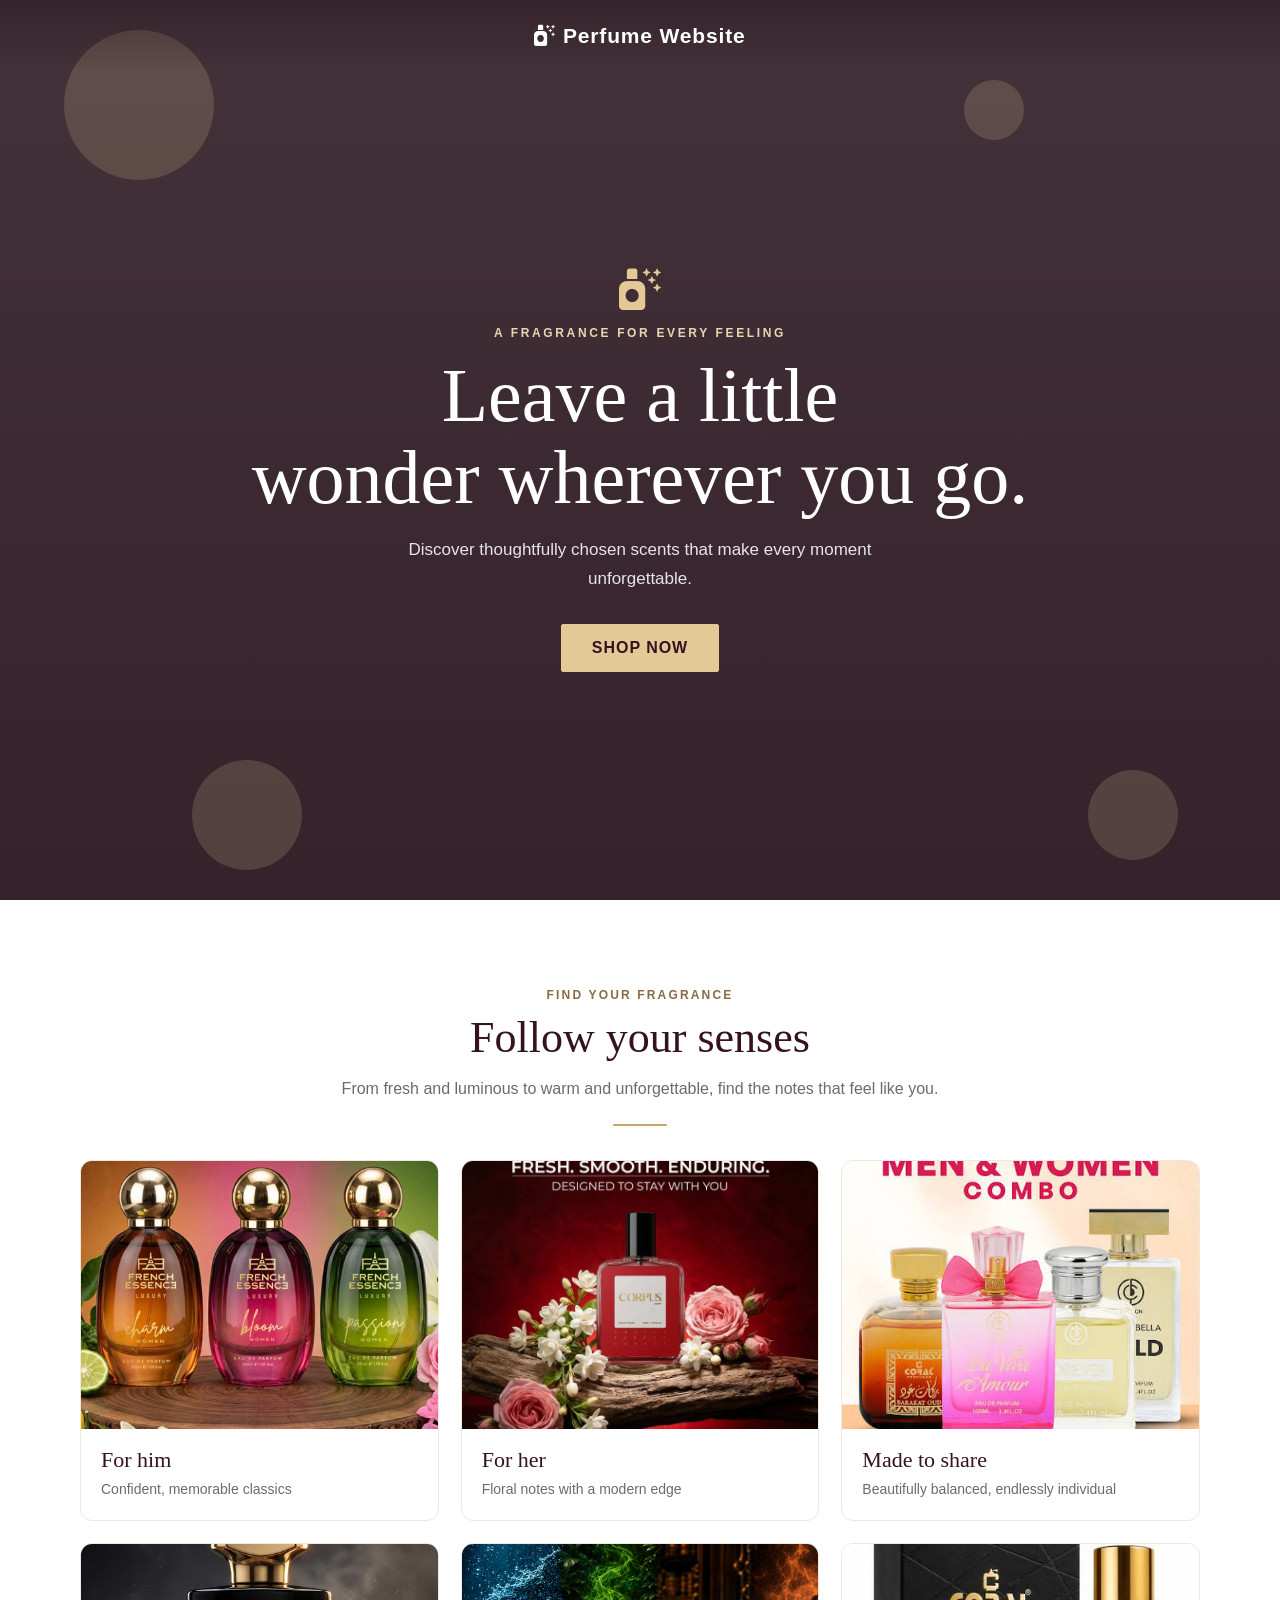
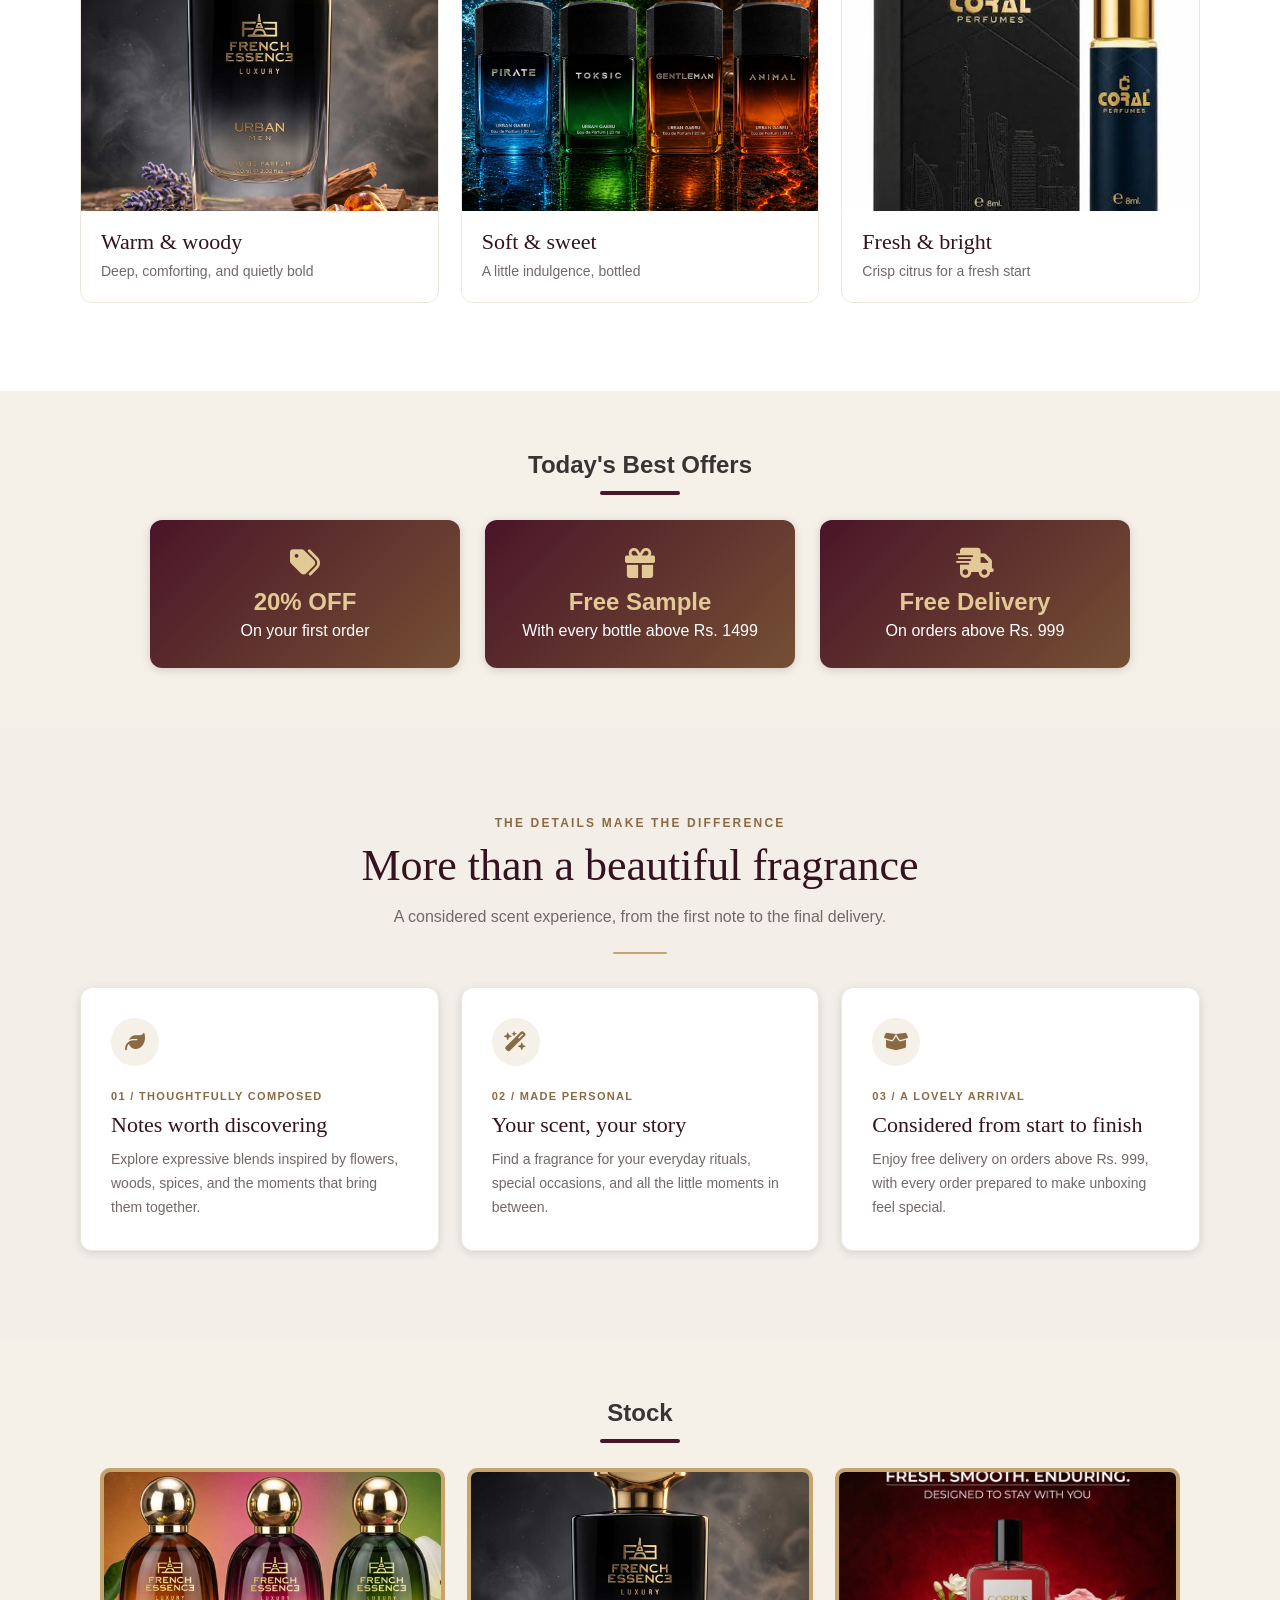
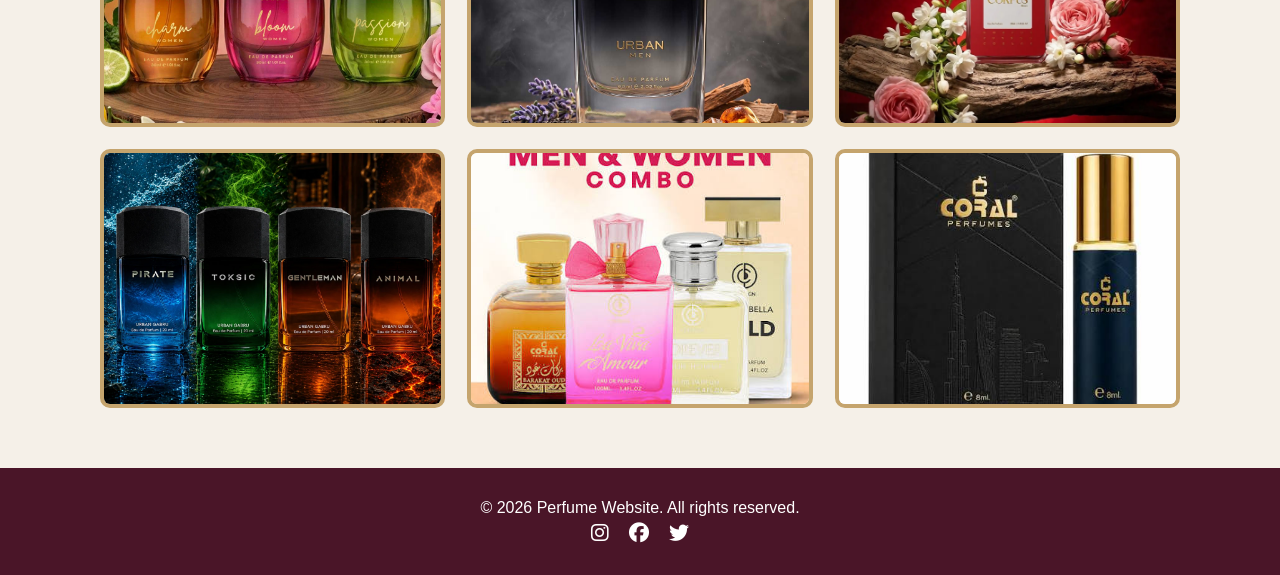
==== index.html @ ec06320f "first commit" ====
<!DOCTYPE html>
<html lang="en">
<head>
  <meta charset="UTF-8">
  <meta name="viewport" content="width=device-width, initial-scale=1.0">
  <title>Perfume Website - Home</title>
  <link rel="stylesheet" href="https://cdnjs.cloudflare.com/ajax/libs/font-awesome/6.4.0/css/all.min.css">
  <link rel="stylesheet" href="style.css">
</head>
<body class="home-page">

  <header>
    <h1><i class="fa-solid fa-spray-can-sparkles"></i> Perfume Website</h1>
  </header>

  <div class="hero">
    <video class="hero-video" autoplay muted loop playsinline poster="images/ImgBG1.jpg">
      <source src="videos/intro.mp4" type="video/mp4">
    </video>
    <div class="circle circle1"></div>
    <div class="circle circle2"></div>
    <div class="circle circle3"></div>
    <div class="circle circle4"></div>

    <div class="hero-content">
      <i class="fa-solid fa-spray-can-sparkles"></i>
      <p class="hero-eyebrow">A fragrance for every feeling</p>
      <h2>Leave a little<br> wonder wherever you go.</h2>
      <p>Discover thoughtfully chosen scents that make every moment unforgettable.</p>
      <a href="products.html" class="btn">Shop Now</a>
    </div>
  </div>

  <div class="section categories-section">
    <p class="section-eyebrow">Find your fragrance</p>
    <h2>Follow your senses</h2>
    <p class="section-intro">From fresh and luminous to warm and unforgettable, find the notes that feel like you.</p>
    <div class="divider"></div>
    <div class="categories">
      <a href="products.html" class="category-card">
        <div class="category-img"><img src="images/img1.jpg" alt="Men perfumes"></div>
        <div class="category-copy"><h3>For him</h3><p>Confident, memorable classics</p></div>
      </a>
      <a href="products.html" class="category-card">
        <div class="category-img"><img src="images/img3.webp" alt="Women perfumes"></div>
        <div class="category-copy"><h3>For her</h3><p>Floral notes with a modern edge</p></div>
      </a>
      <a href="products.html" class="category-card">
        <div class="category-img"><img src="images/img5.jfif" alt="Unisex perfumes"></div>
        <div class="category-copy"><h3>Made to share</h3><p>Beautifully balanced, endlessly individual</p></div>
      </a>
      <a href="products.html" class="category-card">
        <div class="category-img"><img src="images/img2.jpg" alt="Woody perfumes"></div>
        <div class="category-copy"><h3>Warm & woody</h3><p>Deep, comforting, and quietly bold</p></div>
      </a>
      <a href="products.html" class="category-card">
        <div class="category-img"><img src="images/img4.webp" alt="Sweet perfumes"></div>
        <div class="category-copy"><h3>Soft & sweet</h3><p>A little indulgence, bottled</p></div>
      </a>
      <a href="products.html" class="category-card">
        <div class="category-img"><img src="images/img6.jfif" alt="Citrus perfumes"></div>
        <div class="category-copy"><h3>Fresh & bright</h3><p>Crisp citrus for a fresh start</p></div>
      </a>
    </div>
  </div>

  <div class="section offers-section">
    <h2>Today's Best Offers</h2>
    <div class="divider"></div>
    <div class="offers">
      <div class="offer-card">
        <i class="fa-solid fa-tags"></i>
        <h3>20% OFF</h3>
        <p>On your first order</p>
      </div>
      <div class="offer-card">
        <i class="fa-solid fa-gift"></i>
        <h3>Free Sample</h3>
        <p>With every bottle above Rs. 1499</p>
      </div>
      <div class="offer-card">
        <i class="fa-solid fa-truck-fast"></i>
        <h3>Free Delivery</h3>
        <p>On orders above Rs. 999</p>
      </div>
    </div>
  </div>

  <div class="section why-us-section">
    <p class="section-eyebrow">The details make the difference</p>
    <h2>More than a beautiful fragrance</h2>
    <p class="section-intro">A considered scent experience, from the first note to the final delivery.</p>
    <div class="divider"></div>
    <div class="features">
      <div class="feature-box">
        <i class="fa-solid fa-leaf"></i>
        <p class="feature-label">01 / Thoughtfully composed</p>
        <h3>Notes worth discovering</h3>
        <p>Explore expressive blends inspired by flowers, woods, spices, and the moments that bring them together.</p>
      </div>
      <div class="feature-box">
        <i class="fa-solid fa-wand-magic-sparkles"></i>
        <p class="feature-label">02 / Made personal</p>
        <h3>Your scent, your story</h3>
        <p>Find a fragrance for your everyday rituals, special occasions, and all the little moments in between.</p>
      </div>
      <div class="feature-box">
        <i class="fa-solid fa-box-open"></i>
        <p class="feature-label">03 / A lovely arrival</p>
        <h3>Considered from start to finish</h3>
        <p>Enjoy free delivery on orders above Rs. 999, with every order prepared to make unboxing feel special.</p>
      </div>
    </div>
  </div>

  <div class="section gallery-section">
    <h2>Stock</h2>
    <div class="divider"></div>
    <div class="gallery">
      <div class="gallery-item placeholder"><img src="images/img1.jpg" alt="Image 1"></div>
      <div class="gallery-item placeholder"><img src="images/img2.jpg" alt="Image 2"></div>
      <div class="gallery-item placeholder"><img src="images/img3.webp" alt="Image 3"></div>
      <div class="gallery-item placeholder"><img src="images/img4.webp" alt="Image 4"></div>
      <div class="gallery-item placeholder"><img src="images/img5.jfif" alt="Image 5"></div>
      <div class="gallery-item placeholder"><img src="images/img6.jfif" alt="Image 6"></div>
    </div>
  </div>

  <footer>
    <p>&copy; 2026 Perfume Website. All rights reserved.</p>
    <p>
      <i class="fa-brands fa-instagram"></i>
      <i class="fa-brands fa-facebook"></i>
      <i class="fa-brands fa-twitter"></i>
    </p>
  </footer>

</body>
</html>
---- style.css ----
* {
  box-sizing: border-box;
  margin: 0;
  padding: 0;
}

body {
  min-height: 100vh;
  display: flex;
  flex-direction: column;
  background-color: #f5f0e8;
  color: #393333;
  font-family: Arial, sans-serif;
}

header {
  position: sticky;
  top: 0;
  z-index: 10;
  width: 100%;
  padding: 15px 30px;
  display: flex;
  align-items: center;
  justify-content: space-between;
  background-color: #4a1528;
}

header h1 {
  color: #e2c995;
  font-size: 24px;
}

nav {
  display: flex;
  flex-wrap: wrap;
  gap: 12px 20px;
}

nav a {
  color: #ffffff;
  text-decoration: none;
}

nav a:hover {
  color: #e2c995;
}

.hero {
  min-height: 100vh;
  padding: 120px 20px;
  position: relative;
  overflow: hidden;
  background: linear-gradient(rgba(40, 20, 30, 0.65), rgba(40, 20, 30, 0.75)),
    url("images/ImgBG1.jpg") center / cover no-repeat;
  color: #ffffff;
  text-align: center;
}

.hero > i {
  color: #e2c995;
  font-size: 70px;
  animation: hero-icon-entrance 700ms ease-out both, hero-icon-float 4s ease-in-out 700ms infinite;
}

.hero h2 {
  margin: 20px 0;
  font-size: 42px;
}

.hero p {
  margin-bottom: 28px;
  font-size: 18px;
}

.circle {
  position: absolute;
  border-radius: 50%;
  background-color: rgba(226, 201, 149, 0.18);
}

.circle1 {
  top: 30px;
  left: 5%;
  width: 150px;
  height: 150px;
  animation: circle-float 7s ease-in-out infinite;
}

.circle2 {
  right: 8%;
  bottom: 40px;
  width: 90px;
  height: 90px;
  animation: circle-float 6s ease-in-out -2s infinite;
}

.circle3 {
  top: 80px;
  right: 20%;
  width: 60px;
  height: 60px;
  animation: circle-float 5s ease-in-out -1s infinite;
}

.circle4 {
  bottom: 30px;
  left: 15%;
  width: 110px;
  height: 110px;
  animation: circle-float 8s ease-in-out -3s infinite;
}

@keyframes hero-icon-entrance {
  from {
    opacity: 0;
  }

  to {
    opacity: 1;
  }
}

@keyframes hero-icon-float {
  0%, 100% {
    transform: translateY(0);
  }

  50% {
    transform: translateY(-8px);
  }
}

@keyframes circle-float {
  0%, 100% {
    transform: translateY(0);
  }

  50% {
    transform: translateY(-16px);
  }
}

.btn, .card button, .contact-form button {
  display: inline-block;
  padding: 10px 20px;
  border: 0;
  border-radius: 5px;
  background-color: #4a1528;
  color: #ffffff;
  font-weight: bold;
  text-decoration: none;
  cursor: pointer;
  transition: background-color 180ms ease, transform 180ms ease;
}

.btn:hover, .card button:hover, .contact-form button:hover {
  background-color: #755034;
  transform: translateY(-2px);
}

.section, .filter-area {
  padding: 60px 25px;
  text-align: center;
}

.section h2, .filter-area h2, .contact-wrap h2, .contact-map h2 {
  margin-bottom: 12px;
}

.divider {
  width: 80px;
  height: 4px;
  margin: 10px auto 25px;
  border-radius: 2px;
  background-color: #4a1528;
}

.features {
  display: flex;
  justify-content: center;
  flex-wrap: wrap;
  gap: 25px;
}

.feature-box, .about-box, .owner-card, .card, .contact-info, .contact-form, .contact-map {
  border-radius: 8px;
  background-color: #ffffff;
  box-shadow: 0 2px 10px rgba(0, 0, 0, 0.12);
}

.feature-box {
  width: 330px;
  min-height: 220px;
  padding: 30px 22px;
  border-top: 5px solid #4a1528;
  transition: transform 220ms ease, box-shadow 220ms ease;
}

.feature-box:hover, .owner-card:hover, .card:hover {
  transform: translateY(-5px);
  box-shadow: 0 8px 20px rgba(0, 0, 0, 0.16);
}

.feature-box > i {
  margin-bottom: 12px;
  color: #c5a46d;
  font-size: 32px;
}

.feature-box h2 {
  font-size: 22px;
}

.gallery {
  max-width: 1080px;
  margin: 0 auto;
  display: grid;
  grid-template-columns: repeat(3, 1fr);
  gap: 22px;
}

.gallery-item {
  aspect-ratio: 4 / 3;
  overflow: hidden;
  border: 4px solid #c5a46d;
  border-radius: 10px;
}

.gallery-item img {
  display: block;
  width: 100%;
  height: 100%;
  object-fit: cover;
  transition: transform 300ms ease;
}

.gallery-item:hover img {
  transform: scale(1.06);
}

.about-box {
  position: relative;
  width: 80%;
  max-width: 1100px;
  margin: 45px auto;
  padding: 45px 30px;
  overflow: hidden;
  text-align: center;
}

.about-box h2, .about-box p, .about-box h3, .about-box .owner-profiles, .about-box .pulse-row, .about-box > i {
  position: relative;
  z-index: 1;
}

.about-box > i {
  color: #4a1528;
  font-size: 55px;
}

.float-icon {
  animation: icon-float 3s ease-in-out infinite;
}

@keyframes icon-float {
  0%, 100% {
    transform: translateY(0);
  }

  50% {
    transform: translateY(-10px);
  }
}

.fade-text {
  animation: fade-up 700ms ease-out both;
}

@keyframes fade-up {
  from {
    opacity: 0;
    transform: translateY(16px);
  }

  to {
    opacity: 1;
    transform: translateY(0);
  }
}

.about-box p {
  margin: 12px 0;
  line-height: 1.7;
}

.about-box h3 {
  margin: 25px 0 18px;
  color: #4a1528;
}

.owner-profiles {
  max-width: 850px;
  margin: 0 auto;
  display: grid;
  grid-template-columns: repeat(2, 1fr);
  gap: 20px;
}

.owner-card {
  padding: 16px;
  transition: transform 220ms ease, box-shadow 220ms ease;
}

.owner-photo {
  height: 220px;
  margin-bottom: 12px;
  overflow: hidden;
  border-radius: 6px;
  background-color: #f5f0e8;
}

.owner-photo img {
  width: 100%;
  height: 100%;
  object-fit: cover;
}

.owner-photo-placeholder {
  height: 100%;
  display: flex;
  align-items: center;
  justify-content: center;
  gap: 8px;
  color: #4a1528;
}

.owner-photo-placeholder[hidden] {
  display: none;
}

.pulse-row {
  margin-top: 25px;
  display: flex;
  justify-content: center;
  gap: 35px;
  color: #4a1528;
  font-size: 32px;
}

.pulse-row i {
  animation: icon-pulse 1.8s ease-in-out infinite;
}

.pulse-row i:nth-child(2) {
  animation-delay: 300ms;
}

.pulse-row i:nth-child(3) {
  animation-delay: 600ms;
}

@keyframes icon-pulse {
  0%, 100% {
    transform: scale(1);
  }

  50% {
    transform: scale(1.2);
  }
}

.filter-area input {
  display: none;
}

.filter-area label {
  display: inline-block;
  margin: 5px;
  padding: 8px 18px;
  border: 1px solid #c5a46d;
  border-radius: 20px;
  background-color: #ffffff;
  cursor: pointer;
}

.filter-area label:hover, #all:checked ~ .buttons label[for="all"], #men:checked ~ .buttons label[for="men"], #women:checked ~ .buttons label[for="women"], #unisex:checked ~ .buttons label[for="unisex"] {
  background-color: #4a1528;
  color: #ffffff;
}

.products {
  max-width: 1120px;
  margin: 25px auto 0;
  display: grid;
  grid-template-columns: repeat(4, minmax(0, 1fr));
  gap: 25px;
}

.card {
  min-height: 280px;
  padding: 14px;
  border-bottom: 5px solid #4a1528;
  transition: transform 220ms ease, box-shadow 220ms ease;
}

#men:checked ~ .products .card:not(.men), #women:checked ~ .products .card:not(.women), #unisex:checked ~ .products .card:not(.unisex) {
  display: none;
}

.product-image {
  display: block;
  width: 100%;
  height: 125px;
  margin-bottom: 12px;
  border-radius: 5px;
  object-fit: cover;
}

.card h3 {
  margin-bottom: 6px;
}

.card .type {
  margin-bottom: 8px;
  color: #786563;
  font-size: 13px;
}

.card .price {
  margin-bottom: 10px;
  font-weight: bold;
}

.contact-wrap {
  width: 100%;
  max-width: 900px;
  margin: 45px auto;
  padding: 0 20px;
  display: flex;
  justify-content: center;
  flex-wrap: wrap;
  gap: 25px;
}

.contact-info, .contact-form {
  width: 400px;
  min-height: 350px;
  padding: 30px;
  border-left: 5px solid #4a1528;
}

.contact-info p {
  margin-bottom: 14px;
}

.contact-info i {
  margin-right: 8px;
  color: #4a1528;
}

.contact-form input, .contact-form textarea {
  width: 100%;
  margin-bottom: 12px;
  padding: 10px;
  border: 1px solid #c5a46d;
  border-radius: 5px;
  font: inherit;
}

.contact-map {
  width: 100%;
  padding: 25px;
  border-left: 5px solid #4a1528;
}

.contact-map iframe {
  width: 100%;
  height: 350px;
  border: 0;
  border-radius: 5px;
}

footer {
  margin-top: auto;
  padding: 25px 20px;
  background-color: #4a1528;
  color: #ffffff;
  text-align: center;
}

footer p {
  margin: 6px 0;
}

footer i {
  margin: 0 8px;
  font-size: 20px;
}

.hero {
  min-height: 100vh;
  padding: 70px 20px;
  display: flex;
  align-items: center;
  justify-content: center;
}

.hero-video {
  position: absolute;
  top: 0;
  left: 0;
  width: 100%;
  height: 100%;
  object-fit: cover;
  z-index: 0;
}

.hero::before {
  content: "";
  position: absolute;
  inset: 0;
  background: linear-gradient(rgba(40, 20, 30, 0.6), rgba(40, 20, 30, 0.75));
  z-index: 1;
}

.hero .circle {
  z-index: 1;
}

.hero-content {
  position: relative;
  z-index: 2;
  width: 100%;
  max-width: 760px;
}

.hero-content > i {
  color: #e2c995;
  font-size: 56px;
  animation: hero-icon-entrance 700ms ease-out both, hero-icon-float 4s ease-in-out 700ms infinite;
}

.hero-content h2 {
  margin: 15px 0 10px;
  font-size: 40px;
}

.hero-content p {
  margin-bottom: 25px;
  font-size: 18px;
}

.categories-section {
  background-color: #ffffff;
}

.categories {
  max-width: 1080px;
  margin: 0 auto;
  display: grid;
  grid-template-columns: repeat(6, 1fr);
  gap: 20px;
}

.category-card {
  color: #393333;
  text-decoration: none;
}

.category-img {
  width: 100%;
  aspect-ratio: 1 / 1;
  overflow: hidden;
  border: 3px solid #e2c995;
  border-radius: 50%;
}

.category-img img {
  display: block;
  width: 100%;
  height: 100%;
  object-fit: cover;
  transition: transform 300ms ease;
}

.category-card:hover img {
  transform: scale(1.12);
}

.category-card h3 {
  margin-top: 12px;
  font-size: 16px;
}

.category-card:hover h3 {
  color: #4a1528;
}

.offers {
  max-width: 1000px;
  margin: 0 auto;
  display: flex;
  justify-content: center;
  flex-wrap: wrap;
  gap: 25px;
}

.offer-card {
  flex: 1 1 260px;
  max-width: 310px;
  padding: 28px 20px;
  border-radius: 12px;
  background: linear-gradient(135deg, #4a1528, #755034);
  color: #ffffff;
  box-shadow: 0 2px 10px rgba(0, 0, 0, 0.15);
  transition: transform 220ms ease;
}

.offer-card:hover {
  transform: translateY(-5px);
}

.offer-card i {
  margin-bottom: 10px;
  color: #e2c995;
  font-size: 30px;
}

.offer-card h3 {
  margin-bottom: 6px;
  color: #e2c995;
  font-size: 24px;
}

@media (prefers-reduced-motion: reduce) {
  *, *::before, *::after {
    animation-duration: 0.01ms !important;
    animation-iteration-count: 1 !important;
    scroll-behavior: auto !important;
    transition-duration: 0.01ms !important;
  }
}

@media (max-width: 800px) {
  header {
    padding: 12px 18px;
    gap: 10px;
    flex-wrap: wrap;
  }

  .products {
    grid-template-columns: repeat(2, minmax(0, 1fr));
  }

  .gallery {
    grid-template-columns: repeat(2, 1fr);
  }
}

@media (max-width: 500px) {
  header h1 {
    font-size: 20px;
  }

  nav {
    gap: 8px 14px;
  }

  nav a {
    font-size: 14px;
  }

  .hero {
    min-height: 100vh;
    padding: 100px 18px;
  }

  .hero h2 {
    font-size: 32px;
  }

  .gallery, .products, .owner-profiles {
    grid-template-columns: 1fr;
  }

  .about-box {
    width: calc(100% - 30px);
    padding: 30px 18px;
  }

  .contact-info, .contact-form {
    width: 100%;
  }
}

@media (max-width: 800px) {
  .categories {
    grid-template-columns: repeat(3, 1fr);
  }

  .hero-content h2 {
    font-size: 34px;
  }
}

@media (max-width: 600px) {
  .hero {
    min-height: 100vh;
    padding: 60px 15px;
  }

  .hero-content h2 {
    font-size: 28px;
  }

  .hero-content p {
    font-size: 16px;
  }

  .categories {
    grid-template-columns: repeat(2, 1fr);
  }
}

.home-page header {
  position: absolute;
  top: 0;
  left: 0;
  justify-content: center;
  padding: 24px;
  background: linear-gradient(rgba(28, 15, 20, 0.42), transparent);
}

.home-page header h1 {
  color: #ffffff;
  font-size: 21px;
  letter-spacing: 0.04em;
}

.home-page .hero {
  min-height: 100vh;
  padding: 110px 20px 70px;
}

.home-page .hero-content {
  max-width: 820px;
}

.home-page .hero-content > i {
  margin-bottom: 16px;
  color: #e2c995;
  font-size: 42px;
}

.home-page .hero-content .hero-eyebrow {
  margin-bottom: 14px;
  color: #e8d6b2;
  font-size: 12px;
  font-weight: 700;
  letter-spacing: 0.22em;
  text-transform: uppercase;
}

.home-page .hero-content h2 {
  margin: 0 auto 18px;
  font-family: Georgia, "Times New Roman", serif;
  font-size: clamp(42px, 6vw, 76px);
  font-weight: 400;
  line-height: 1.08;
  text-wrap: balance;
}

.home-page .hero-content > p:not(.hero-eyebrow) {
  max-width: 520px;
  margin: 0 auto 30px;
  color: rgba(255, 255, 255, 0.88);
  font-size: 17px;
  line-height: 1.7;
}

.home-page .hero-content .btn {
  padding: 14px 30px;
  border: 1px solid #e2c995;
  border-radius: 2px;
  background-color: #e2c995;
  color: #35121f;
  letter-spacing: 0.06em;
  text-transform: uppercase;
}

.home-page .hero-content .btn:hover {
  border-color: #ffffff;
  background-color: #ffffff;
}

.home-page .categories-section, .home-page .why-us-section {
  padding: 88px 25px;
}

.home-page .section-eyebrow {
  margin-bottom: 10px;
  color: #8b6b43;
  font-size: 12px;
  font-weight: 700;
  letter-spacing: 0.18em;
  text-transform: uppercase;
}

.home-page .categories-section > h2, .home-page .why-us-section > h2 {
  color: #35121f;
  font-family: Georgia, "Times New Roman", serif;
  font-size: clamp(30px, 4vw, 44px);
  font-weight: 400;
}

.home-page .section-intro {
  max-width: 610px;
  margin: 0 auto;
  color: #726967;
  line-height: 1.7;
}

.home-page .categories-section .divider, .home-page .why-us-section .divider {
  width: 54px;
  height: 2px;
  margin: 22px auto 34px;
  background-color: #c5a46d;
}

.home-page .categories {
  max-width: 1120px;
  grid-template-columns: repeat(3, minmax(0, 1fr));
  gap: 22px;
}

.home-page .category-card {
  overflow: hidden;
  border: 1px solid #eee8df;
  border-radius: 12px;
  background-color: #ffffff;
  text-align: left;
  transition: transform 220ms ease, box-shadow 220ms ease;
}

.home-page .category-card:hover {
  transform: translateY(-5px);
  box-shadow: 0 14px 30px rgba(53, 18, 31, 0.12);
}

.home-page .category-img {
  width: 100%;
  aspect-ratio: 4 / 3;
  border: 0;
  border-radius: 0;
}

.home-page .category-copy {
  padding: 18px 20px 20px;
}

.home-page .category-copy h3 {
  margin: 0 0 6px;
  color: #35121f;
  font-family: Georgia, "Times New Roman", serif;
  font-size: 22px;
  font-weight: 400;
}

.home-page .category-copy p {
  color: #726967;
  font-size: 14px;
  line-height: 1.5;
}

.home-page .why-us-section {
  background-color: #f3eee7;
}

.home-page .features {
  max-width: 1120px;
  margin: 0 auto;
  display: grid;
  grid-template-columns: repeat(3, minmax(0, 1fr));
  gap: 22px;
}

.home-page .feature-box {
  width: auto;
  min-height: 260px;
  padding: 30px;
  border: 1px solid #eee8df;
  border-top: 0;
  border-radius: 12px;
  text-align: left;
  transition: transform 220ms ease, box-shadow 220ms ease;
}

.home-page .feature-box:hover {
  transform: translateY(-5px);
  box-shadow: 0 14px 30px rgba(53, 18, 31, 0.1);
}

.home-page .feature-box > i {
  width: 48px;
  height: 48px;
  margin-bottom: 24px;
  display: grid;
  place-items: center;
  border-radius: 50%;
  background-color: #f5f0e8;
  color: #8b6b43;
  font-size: 20px;
}

.home-page .feature-box .feature-label {
  margin-bottom: 10px;
  color: #8b6b43;
  font-size: 11px;
  font-weight: 700;
  letter-spacing: 0.12em;
  text-transform: uppercase;
}

.home-page .feature-box h3 {
  margin-bottom: 10px;
  color: #35121f;
  font-family: Georgia, "Times New Roman", serif;
  font-size: 22px;
  font-weight: 400;
}

.home-page .feature-box > p:last-child {
  color: #726967;
  font-size: 14px;
  line-height: 1.7;
}

@media (max-width: 800px) {
  .home-page .categories, .home-page .features {
    grid-template-columns: repeat(2, minmax(0, 1fr));
  }
}

@media (max-width: 600px) {
  .home-page header {
    padding: 20px 16px;
  }

  .home-page .hero {
    padding: 100px 20px 60px;
  }

  .home-page .hero-content h2 {
    font-size: clamp(40px, 11vw, 56px);
  }

  .home-page .categories-section, .home-page .why-us-section {
    padding: 64px 18px;
  }

  .home-page .categories, .home-page .features {
    grid-template-columns: 1fr;
  }

  .home-page .feature-box {
    min-height: auto;
  }
}
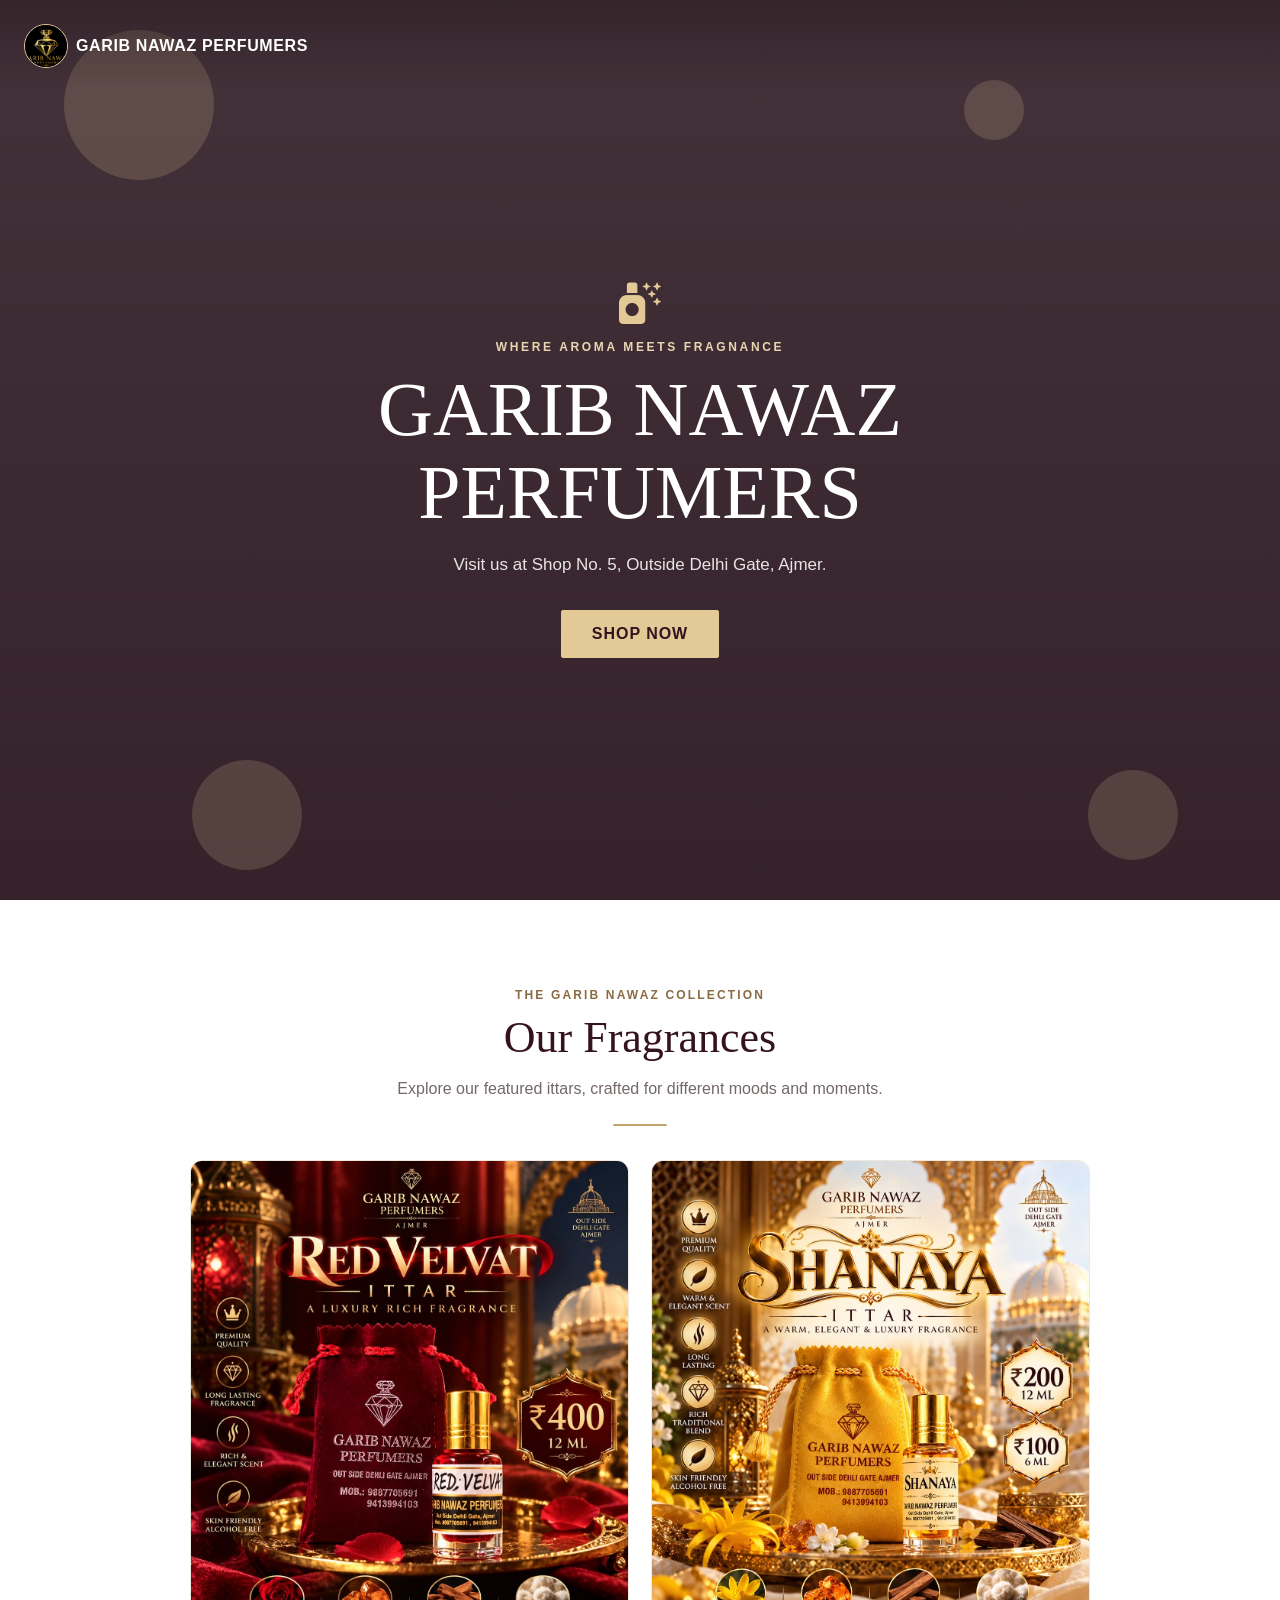
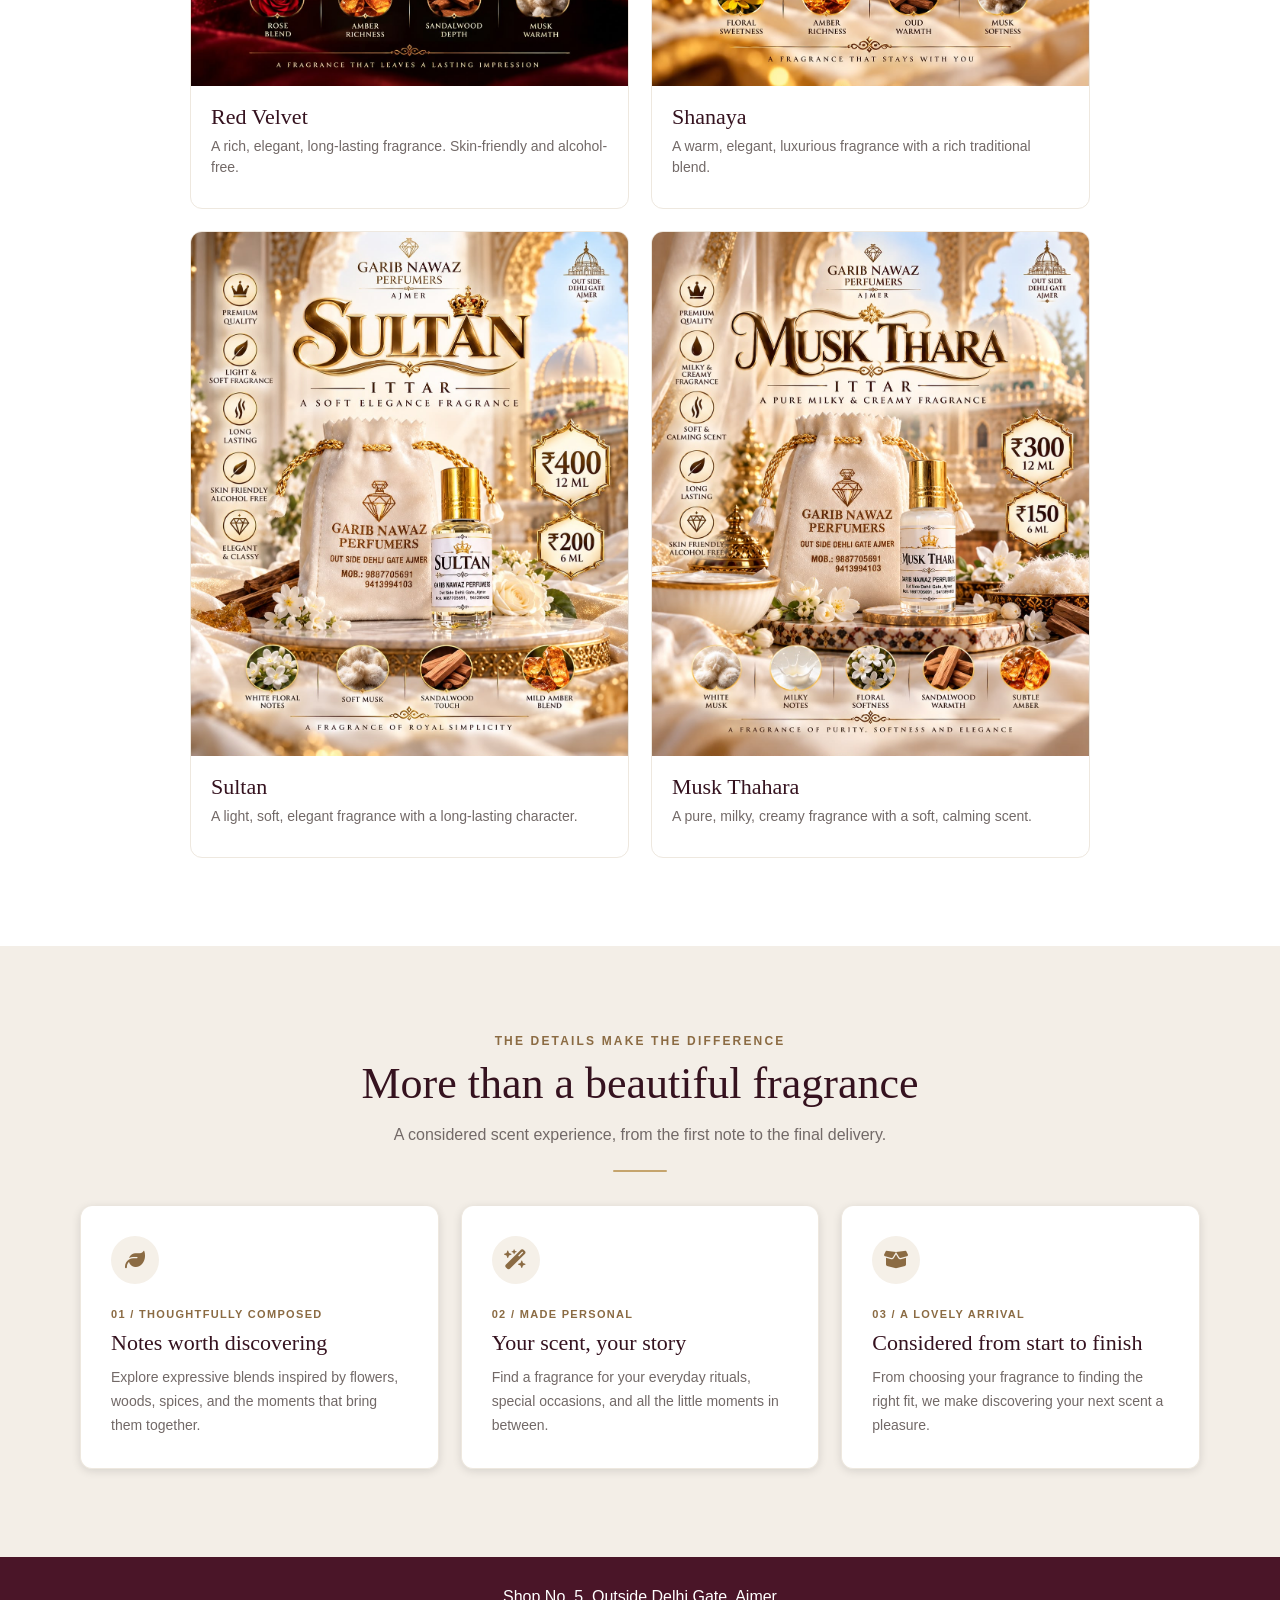
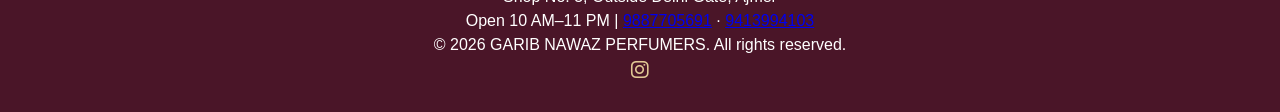
==== commit 14b07f8e: "first commit" ====
--- a/index.html
+++ b/index.html
@@ -3,14 +3,18 @@
 <head>
   <meta charset="UTF-8">
   <meta name="viewport" content="width=device-width, initial-scale=1.0">
-  <title>Perfume Website - Home</title>
+  <title>GARIB NAWAZ PERFUMERS</title>
+  <link rel="icon" href="images/logo.png" type="image/png">
   <link rel="stylesheet" href="https://cdnjs.cloudflare.com/ajax/libs/font-awesome/6.4.0/css/all.min.css">
   <link rel="stylesheet" href="style.css">
 </head>
 <body class="home-page">
 
   <header>
-    <h1><i class="fa-solid fa-spray-can-sparkles"></i> Perfume Website</h1>
+    <a class="site-brand" href="index.html">
+      <img src="images/logo.png" alt="">
+      <span><strong>GARIB NAWAZ PERFUMERS</strong></span>
+    </a>
   </header>
 
   <div class="hero">
@@ -24,65 +28,47 @@
 
     <div class="hero-content">
       <i class="fa-solid fa-spray-can-sparkles"></i>
-      <p class="hero-eyebrow">A fragrance for every feeling</p>
-      <h2>Leave a little<br> wonder wherever you go.</h2>
-      <p>Discover thoughtfully chosen scents that make every moment unforgettable.</p>
+      <p class="hero-eyebrow">where aroma meets fragnance</p>
+      <h2>GARIB NAWAZ<br>PERFUMERS</h2>
+      <p>Visit us at Shop No. 5, Outside Delhi Gate, Ajmer.</p>
       <a href="products.html" class="btn">Shop Now</a>
     </div>
   </div>
 
   <div class="section categories-section">
-    <p class="section-eyebrow">Find your fragrance</p>
-    <h2>Follow your senses</h2>
-    <p class="section-intro">From fresh and luminous to warm and unforgettable, find the notes that feel like you.</p>
+    <p class="section-eyebrow">The Garib Nawaz collection</p>
+    <h2>Our Fragrances</h2>
+    <p class="section-intro">Explore our featured ittars, crafted for different moods and moments.</p>
     <div class="divider"></div>
     <div class="categories">
       <a href="products.html" class="category-card">
-        <div class="category-img"><img src="images/img1.jpg" alt="Men perfumes"></div>
-        <div class="category-copy"><h3>For him</h3><p>Confident, memorable classics</p></div>
+        <div class="category-img"><img src="images/Red-Velvat.jpeg" alt="Red Velvet fragrance poster" loading="lazy"></div>
+        <div class="category-copy">
+          <h3>Red Velvet</h3>
+          <p>A rich, elegant, long-lasting fragrance. Skin-friendly and alcohol-free.</p>
+        </div>
       </a>
       <a href="products.html" class="category-card">
-        <div class="category-img"><img src="images/img3.webp" alt="Women perfumes"></div>
-        <div class="category-copy"><h3>For her</h3><p>Floral notes with a modern edge</p></div>
+        <div class="category-img"><img src="images/Shanaya.jpeg" alt="Shanaya fragrance poster" loading="lazy"></div>
+        <div class="category-copy">
+          <h3>Shanaya</h3>
+          <p>A warm, elegant, luxurious fragrance with a rich traditional blend.</p>
+        </div>
       </a>
       <a href="products.html" class="category-card">
-        <div class="category-img"><img src="images/img5.jfif" alt="Unisex perfumes"></div>
-        <div class="category-copy"><h3>Made to share</h3><p>Beautifully balanced, endlessly individual</p></div>
+        <div class="category-img"><img src="images/Sultan.jpeg" alt="Sultan fragrance poster" loading="lazy"></div>
+        <div class="category-copy">
+          <h3>Sultan</h3>
+          <p>A light, soft, elegant fragrance with a long-lasting character.</p>
+        </div>
       </a>
       <a href="products.html" class="category-card">
-        <div class="category-img"><img src="images/img2.jpg" alt="Woody perfumes"></div>
-        <div class="category-copy"><h3>Warm & woody</h3><p>Deep, comforting, and quietly bold</p></div>
+        <div class="category-img"><img src="images/Musk-thara.jpeg" alt="Musk Thahara fragrance poster" loading="lazy"></div>
+        <div class="category-copy">
+          <h3>Musk Thahara</h3>
+          <p>A pure, milky, creamy fragrance with a soft, calming scent.</p>
+        </div>
       </a>
-      <a href="products.html" class="category-card">
-        <div class="category-img"><img src="images/img4.webp" alt="Sweet perfumes"></div>
-        <div class="category-copy"><h3>Soft & sweet</h3><p>A little indulgence, bottled</p></div>
-      </a>
-      <a href="products.html" class="category-card">
-        <div class="category-img"><img src="images/img6.jfif" alt="Citrus perfumes"></div>
-        <div class="category-copy"><h3>Fresh & bright</h3><p>Crisp citrus for a fresh start</p></div>
-      </a>
-    </div>
-  </div>
-
-  <div class="section offers-section">
-    <h2>Today's Best Offers</h2>
-    <div class="divider"></div>
-    <div class="offers">
-      <div class="offer-card">
-        <i class="fa-solid fa-tags"></i>
-        <h3>20% OFF</h3>
-        <p>On your first order</p>
-      </div>
-      <div class="offer-card">
-        <i class="fa-solid fa-gift"></i>
-        <h3>Free Sample</h3>
-        <p>With every bottle above Rs. 1499</p>
-      </div>
-      <div class="offer-card">
-        <i class="fa-solid fa-truck-fast"></i>
-        <h3>Free Delivery</h3>
-        <p>On orders above Rs. 999</p>
-      </div>
     </div>
   </div>
 
@@ -108,30 +94,17 @@
         <i class="fa-solid fa-box-open"></i>
         <p class="feature-label">03 / A lovely arrival</p>
         <h3>Considered from start to finish</h3>
-        <p>Enjoy free delivery on orders above Rs. 999, with every order prepared to make unboxing feel special.</p>
+        <p>From choosing your fragrance to finding the right fit, we make discovering your next scent a pleasure.</p>
       </div>
     </div>
   </div>
 
-  <div class="section gallery-section">
-    <h2>Stock</h2>
-    <div class="divider"></div>
-    <div class="gallery">
-      <div class="gallery-item placeholder"><img src="images/img1.jpg" alt="Image 1"></div>
-      <div class="gallery-item placeholder"><img src="images/img2.jpg" alt="Image 2"></div>
-      <div class="gallery-item placeholder"><img src="images/img3.webp" alt="Image 3"></div>
-      <div class="gallery-item placeholder"><img src="images/img4.webp" alt="Image 4"></div>
-      <div class="gallery-item placeholder"><img src="images/img5.jfif" alt="Image 5"></div>
-      <div class="gallery-item placeholder"><img src="images/img6.jfif" alt="Image 6"></div>
-    </div>
-  </div>
-
   <footer>
-    <p>&copy; 2026 Perfume Website. All rights reserved.</p>
-    <p>
-      <i class="fa-brands fa-instagram"></i>
-      <i class="fa-brands fa-facebook"></i>
-      <i class="fa-brands fa-twitter"></i>
+    <p>Shop No. 5, Outside Delhi Gate, Ajmer</p>
+    <p>Open 10 AM–11 PM | <a href="tel:+919887705691">9887705691</a> · <a href="tel:+919413994103">9413994103</a></p>
+    <p>&copy; 2026 GARIB NAWAZ PERFUMERS. All rights reserved.</p>
+    <p class="social-links">
+      <a href="https://www.instagram.com/garib_nawaz_perfumers?utm_source=ig_web_button_share_sheet&amp;vrfl=ZDNlZDc0MzIxNw==" target="_blank" rel="noopener noreferrer" aria-label="Visit Garib Nawaz Perfumers on Instagram"><i class="fa-brands fa-instagram"></i></a>
     </p>
   </footer>
 
--- a/style.css
+++ b/style.css
@@ -3,6 +3,13 @@
   margin: 0;
   padding: 0;
 }
+
+.card > a,
+.card button a {
+  color: inherit;
+  font: inherit;
+  text-decoration: none;
+  }
 
 body {
   min-height: 100vh;
@@ -30,6 +37,38 @@
   font-size: 24px;
 }
 
+.site-brand {
+  display: flex;
+  align-items: center;
+  gap: 12px;
+  color: #e2c995;
+  text-decoration: none;
+}
+
+.site-brand img {
+  width: 54px;
+  height: 54px;
+  border: 1px solid #e2c995;
+  border-radius: 50%;
+  object-fit: cover;
+}
+
+.site-brand strong,
+.site-brand small {
+  display: block;
+}
+
+.site-brand strong {
+  font-size: 20px;
+  letter-spacing: 0.04em;
+}
+
+.site-brand small {
+  margin-top: 4px;
+  color: #ffffff;
+  font-size: 12px;
+}
+
 nav {
   display: flex;
   flex-wrap: wrap;
@@ -140,7 +179,7 @@
   }
 }
 
-.btn, .card button, .contact-form button {
+.btn, .card button {
   display: inline-block;
   padding: 10px 20px;
   border: 0;
@@ -153,7 +192,7 @@
   transition: background-color 180ms ease, transform 180ms ease;
 }
 
-.btn:hover, .card button:hover, .contact-form button:hover {
+.btn:hover, .card button:hover {
   background-color: #755034;
   transform: translateY(-2px);
 }
@@ -182,7 +221,7 @@
   gap: 25px;
 }
 
-.feature-box, .about-box, .owner-card, .card, .contact-info, .contact-form, .contact-map {
+.feature-box, .about-box, .owner-card, .card, .contact-map {
   border-radius: 8px;
   background-color: #ffffff;
   box-shadow: 0 2px 10px rgba(0, 0, 0, 0.12);
@@ -248,7 +287,7 @@
   text-align: center;
 }
 
-.about-box h2, .about-box p, .about-box h3, .about-box .owner-profiles, .about-box .pulse-row, .about-box > i {
+.about-box h2, .about-box p, .about-box h3, .about-box .owner-profiles, .about-box .about-details, .about-box .pulse-row, .about-box > i {
   position: relative;
   z-index: 1;
 }
@@ -296,6 +335,35 @@
 .about-box h3 {
   margin: 25px 0 18px;
   color: #4a1528;
+}
+
+.about-owner {
+  max-width: 420px;
+  margin: 24px auto 0;
+}
+
+.about-owner .owner-photo {
+  height: 320px;
+  margin-bottom: 18px;
+  border: 1px solid #eee8df;
+}
+
+.about-instagram {
+  display: inline-flex;
+  align-items: center;
+  gap: 9px;
+  padding: 11px 20px;
+  border-radius: 5px;
+  background-color: #4a1528;
+  color: #ffffff;
+  font-weight: 700;
+  text-decoration: none;
+  transition: background-color 180ms ease, transform 180ms ease;
+}
+
+.about-instagram:hover {
+  background-color: #755034;
+  transform: translateY(-2px);
 }
 
 .owner-profiles {
@@ -397,9 +465,9 @@
 }
 
 .card {
-  min-height: 280px;
-  padding: 14px;
-  border-bottom: 5px solid #4a1528;
+  min-height: 0;
+  padding: 0;
+  overflow: hidden;
   transition: transform 220ms ease, box-shadow 220ms ease;
 }
 
@@ -410,14 +478,74 @@
 .product-image {
   display: block;
   width: 100%;
-  height: 125px;
-  margin-bottom: 12px;
-  border-radius: 5px;
-  object-fit: cover;
+  height: auto;
+  aspect-ratio: auto;
+  object-fit: initial;
+  background: transparent;
+}
+
+.product-image-placeholder {
+  padding: 32px;
+  object-fit: contain;
+  background: linear-gradient(145deg, #35121f, #120b0d);
+}
+
+.product-info {
+  min-height: 300px;
+  padding: 20px;
+  display: flex;
+  flex-direction: column;
+  align-items: stretch;
+  gap: 14px;
+  border-top: 1px solid #eee8df;
+  border-bottom: 4px solid #4a1528;
 }
 
 .card h3 {
+  margin: 0;
+  color: #35121f;
+  font-family: Georgia, "Times New Roman", serif;
+  font-size: 23px;
+  font-weight: 400;
+  text-align: center;
+}
+
+.product-details {
+  flex: 1;
+  padding-left: 19px;
+  color: #726967;
+  font-size: 13px;
+  line-height: 1.55;
+}
+
+.product-details li {
   margin-bottom: 6px;
+  padding-left: 2px;
+}
+
+.product-details li::marker {
+  color: #b39056;
+}
+
+.product-price {
+  padding: 10px 8px;
+  border-top: 1px solid #eee8df;
+  border-bottom: 1px solid #eee8df;
+  color: #4a1528;
+  font-size: 17px;
+  font-weight: 700;
+  text-align: center;
+}
+
+.product-price span {
+  color: #8b6b43;
+  font-size: 12px;
+  font-weight: 600;
+}
+
+.product-price .price-divider {
+  margin: 0 5px;
+  color: #c5a46d;
 }
 
 .card .type {
@@ -431,53 +559,155 @@
   font-weight: bold;
 }
 
+.product-order {
+  display: inline-flex;
+  justify-content: center;
+  align-items: center;
+  gap: 8px;
+  padding: 10px 20px;
+  border-radius: 5px;
+  background-color: #4a1528;
+  color: #ffffff;
+  text-decoration: none;
+  transition: background-color 180ms ease, transform 180ms ease;
+}
+
+.product-order i {
+  font-size: 16px;
+}
+
+.product-order:hover {
+  background-color: #755034;
+  transform: translateY(-2px);
+}
+
 .contact-wrap {
   width: 100%;
-  max-width: 900px;
-  margin: 45px auto;
-  padding: 0 20px;
+  max-width: 1120px;
+  margin: 0 auto;
+  padding: 64px 24px 76px;
+}
+
+.contact-intro {
+  max-width: 680px;
+  margin: 0 auto 36px;
+  text-align: center;
+}
+
+.contact-intro h2 {
+  margin-bottom: 12px;
+  color: #35121f;
+  font-family: Georgia, "Times New Roman", serif;
+  font-size: clamp(34px, 5vw, 48px);
+  font-weight: 400;
+}
+
+.contact-intro > p:last-child {
+  color: #726967;
+  line-height: 1.7;
+}
+
+.contact-eyebrow {
+  margin-bottom: 9px;
+  color: #8b6b43;
+  font-size: 12px;
+  font-weight: 700;
+  letter-spacing: 0.16em;
+  text-transform: uppercase;
+}
+
+.contact-details {
+  display: grid;
+  grid-template-columns: repeat(3, minmax(0, 1fr));
+  gap: 20px;
+}
+
+.contact-card {
+  min-height: 230px;
+  padding: 28px;
+  border: 1px solid #eee8df;
+  border-top: 3px solid #c5a46d;
+  border-radius: 12px;
+  background-color: #ffffff;
+  box-shadow: 0 8px 24px rgba(53, 18, 31, 0.07);
+}
+
+.contact-icon {
+  width: 44px;
+  height: 44px;
+  margin-bottom: 18px;
+  display: grid;
+  place-items: center;
+  border-radius: 50%;
+  background-color: #f5f0e8;
+  color: #4a1528;
+  font-size: 18px;
+}
+
+.contact-card h3 {
+  margin-bottom: 9px;
+  color: #35121f;
+  font-family: Georgia, "Times New Roman", serif;
+  font-size: 21px;
+  font-weight: 400;
+}
+
+.contact-card p {
+  min-height: 44px;
+  margin-bottom: 13px;
+  color: #726967;
+  font-size: 14px;
+  line-height: 1.6;
+}
+
+.contact-card a,
+.contact-card strong {
+  display: block;
+  margin-top: 7px;
+  color: #4a1528;
+  font-weight: 700;
+  text-decoration: none;
+}
+
+.contact-card a:hover {
+  color: #8b6b43;
+}
+
+.contact-map {
+  margin-top: 28px;
+  padding: 28px;
+  border: 1px solid #eee8df;
+  border-radius: 12px;
+  background-color: #ffffff;
+  box-shadow: 0 8px 24px rgba(53, 18, 31, 0.07);
+}
+
+.contact-map-heading {
+  margin-bottom: 18px;
   display: flex;
-  justify-content: center;
-  flex-wrap: wrap;
-  gap: 25px;
-}
-
-.contact-info, .contact-form {
-  width: 400px;
-  min-height: 350px;
-  padding: 30px;
-  border-left: 5px solid #4a1528;
-}
-
-.contact-info p {
-  margin-bottom: 14px;
-}
-
-.contact-info i {
-  margin-right: 8px;
-  color: #4a1528;
-}
-
-.contact-form input, .contact-form textarea {
-  width: 100%;
-  margin-bottom: 12px;
-  padding: 10px;
-  border: 1px solid #c5a46d;
-  border-radius: 5px;
-  font: inherit;
-}
-
-.contact-map {
-  width: 100%;
-  padding: 25px;
-  border-left: 5px solid #4a1528;
+  align-items: flex-end;
+  justify-content: space-between;
+  gap: 18px;
+}
+
+.contact-map-heading h2 {
+  margin: 0;
+  color: #35121f;
+  font-family: Georgia, "Times New Roman", serif;
+  font-size: 28px;
+  font-weight: 400;
+}
+
+.contact-map-heading > p {
+  color: #726967;
+  font-size: 14px;
 }
 
 .contact-map iframe {
   width: 100%;
-  height: 350px;
+  height: 380px;
   border: 0;
-  border-radius: 5px;
+  border-radius: 8px;
 }
 
 footer {
@@ -492,9 +722,19 @@
   margin: 6px 0;
 }
 
-footer i {
+.social-links a {
   margin: 0 8px;
+  color: #e2c995;
+  text-decoration: none;
+  transition: color 180ms ease;
+}
+
+.social-links a i {
   font-size: 20px;
+}
+
+.social-links a:hover {
+  color: #ffffff;
 }
 
 .hero {
@@ -688,8 +928,33 @@
     padding: 30px 18px;
   }
 
-  .contact-info, .contact-form {
-    width: 100%;
+  .contact-wrap {
+    padding: 42px 18px 54px;
+  }
+
+  .contact-details {
+    grid-template-columns: 1fr;
+  }
+
+  .contact-card {
+    min-height: 0;
+  }
+
+  .contact-card p {
+    min-height: 0;
+  }
+
+  .contact-map {
+    padding: 20px;
+  }
+
+  .contact-map-heading {
+    align-items: flex-start;
+    flex-direction: column;
+  }
+
+  .contact-map iframe {
+    height: 300px;
   }
 }
 
@@ -726,7 +991,7 @@
   position: absolute;
   top: 0;
   left: 0;
-  justify-content: center;
+  justify-content: flex-start;
   padding: 24px;
   background: linear-gradient(rgba(28, 15, 20, 0.42), transparent);
 }
@@ -735,6 +1000,14 @@
   color: #ffffff;
   font-size: 21px;
   letter-spacing: 0.04em;
+}
+
+.home-page .site-brand {
+  color: #ffffff;
+}
+
+.home-page .site-brand small {
+  color: #e8d6b2;
 }
 
 .home-page .hero {
@@ -828,8 +1101,8 @@
 }
 
 .home-page .categories {
-  max-width: 1120px;
-  grid-template-columns: repeat(3, minmax(0, 1fr));
+  max-width: 900px;
+  grid-template-columns: repeat(2, minmax(0, 1fr));
   gap: 22px;
 }
 
@@ -849,9 +1122,17 @@
 
 .home-page .category-img {
   width: 100%;
-  aspect-ratio: 4 / 3;
+  aspect-ratio: auto;
   border: 0;
   border-radius: 0;
+  background: transparent;
+}
+
+.home-page .category-img img {
+  display: block;
+  width: 100%;
+  height: auto;
+  object-fit: initial;
 }
 
 .home-page .category-copy {
@@ -867,6 +1148,7 @@
 }
 
 .home-page .category-copy p {
+  margin-bottom: 10px;
   color: #726967;
   font-size: 14px;
   line-height: 1.5;
@@ -912,6 +1194,23 @@
   font-size: 20px;
 }
 
+.site-brand {
+  gap: 8px;
+}
+
+.site-brand img {
+  width: 44px;
+  height: 44px;
+}
+
+.site-brand strong {
+  font-size: 16px;
+}
+
+.site-brand small {
+  font-size: 11px;
+}
+
 .home-page .feature-box .feature-label {
   margin-bottom: 10px;
   color: #8b6b43;
@@ -966,3 +1265,201 @@
     min-height: auto;
   }
 }
+
+img,
+iframe {
+  max-width: 100%;
+}
+
+body {
+  overflow-x: hidden;
+}
+
+header,
+main,
+section,
+footer {
+  min-width: 0;
+}
+
+nav a {
+  min-height: 40px;
+  display: inline-flex;
+  align-items: center;
+}
+
+.products,
+.categories,
+.features,
+.contact-details {
+  min-width: 0;
+}
+
+.products > *,
+.categories > *,
+.features > *,
+.contact-details > * {
+  min-width: 0;
+}
+
+.about-box {
+  width: min(1100px, calc(100% - 48px));
+}
+
+.about-owner .owner-photo {
+  height: auto;
+  aspect-ratio: 4 / 3;
+}
+
+.hero {
+  min-height: 100vh;
+  min-height: 100svh;
+}
+
+@media (max-width: 1000px) {
+  header {
+    padding: 12px 20px;
+    gap: 12px;
+  }
+
+  .products {
+    grid-template-columns: repeat(3, minmax(0, 1fr));
+    gap: 20px;
+  }
+
+  .contact-wrap {
+    padding-right: 20px;
+    padding-left: 20px;
+  }
+}
+
+@media (max-width: 800px) {
+  header {
+    align-items: flex-start;
+  }
+
+  header nav {
+    flex: 1 1 100%;
+    gap: 4px 14px;
+  }
+
+  .contact-details {
+    grid-template-columns: repeat(2, minmax(0, 1fr));
+  }
+
+  .contact-card:last-child {
+    grid-column: 1 / -1;
+  }
+}
+
+@media (max-width: 600px) {
+  header {
+    padding: 10px 16px;
+  }
+
+  .site-brand {
+    max-width: 100%;
+  }
+
+  .site-brand strong {
+    font-size: clamp(14px, 4.2vw, 17px);
+    letter-spacing: 0.02em;
+  }
+
+  header nav {
+    gap: 2px 8px;
+  }
+
+  nav a {
+    min-height: 38px;
+    padding: 0 4px;
+    font-size: 14px;
+  }
+
+  .section,
+  .filter-area {
+    padding: 46px 16px;
+  }
+
+  .products {
+    grid-template-columns: repeat(2, minmax(0, 1fr));
+    gap: 14px;
+  }
+
+  .product-info {
+    min-height: 0;
+    padding: 16px 14px;
+  }
+
+  .card h3 {
+    font-size: 20px;
+  }
+
+  .product-order {
+    padding: 10px 14px;
+  }
+
+  .about-box {
+    width: calc(100% - 28px);
+    margin: 24px auto;
+    padding: 30px 18px;
+  }
+
+  .contact-wrap {
+    padding: 38px 16px 48px;
+  }
+
+  .contact-details {
+    grid-template-columns: 1fr;
+    gap: 14px;
+  }
+
+  .contact-card:last-child {
+    grid-column: auto;
+  }
+
+  .contact-card {
+    padding: 22px;
+  }
+
+  .contact-map {
+    margin-top: 18px;
+    padding: 18px;
+  }
+
+  .contact-map iframe {
+    height: clamp(240px, 70vw, 340px);
+  }
+
+  footer {
+    padding: 22px 16px;
+  }
+}
+
+@media (max-width: 380px) {
+  .site-brand img {
+    width: 38px;
+    height: 38px;
+  }
+
+  .site-brand {
+    gap: 7px;
+  }
+
+  .site-brand strong {
+    font-size: 14px;
+  }
+
+  header nav {
+    gap: 0 5px;
+  }
+
+  nav a {
+    font-size: 13px;
+  }
+
+  .products {
+    grid-template-columns: 1fr;
+  }
+
+}
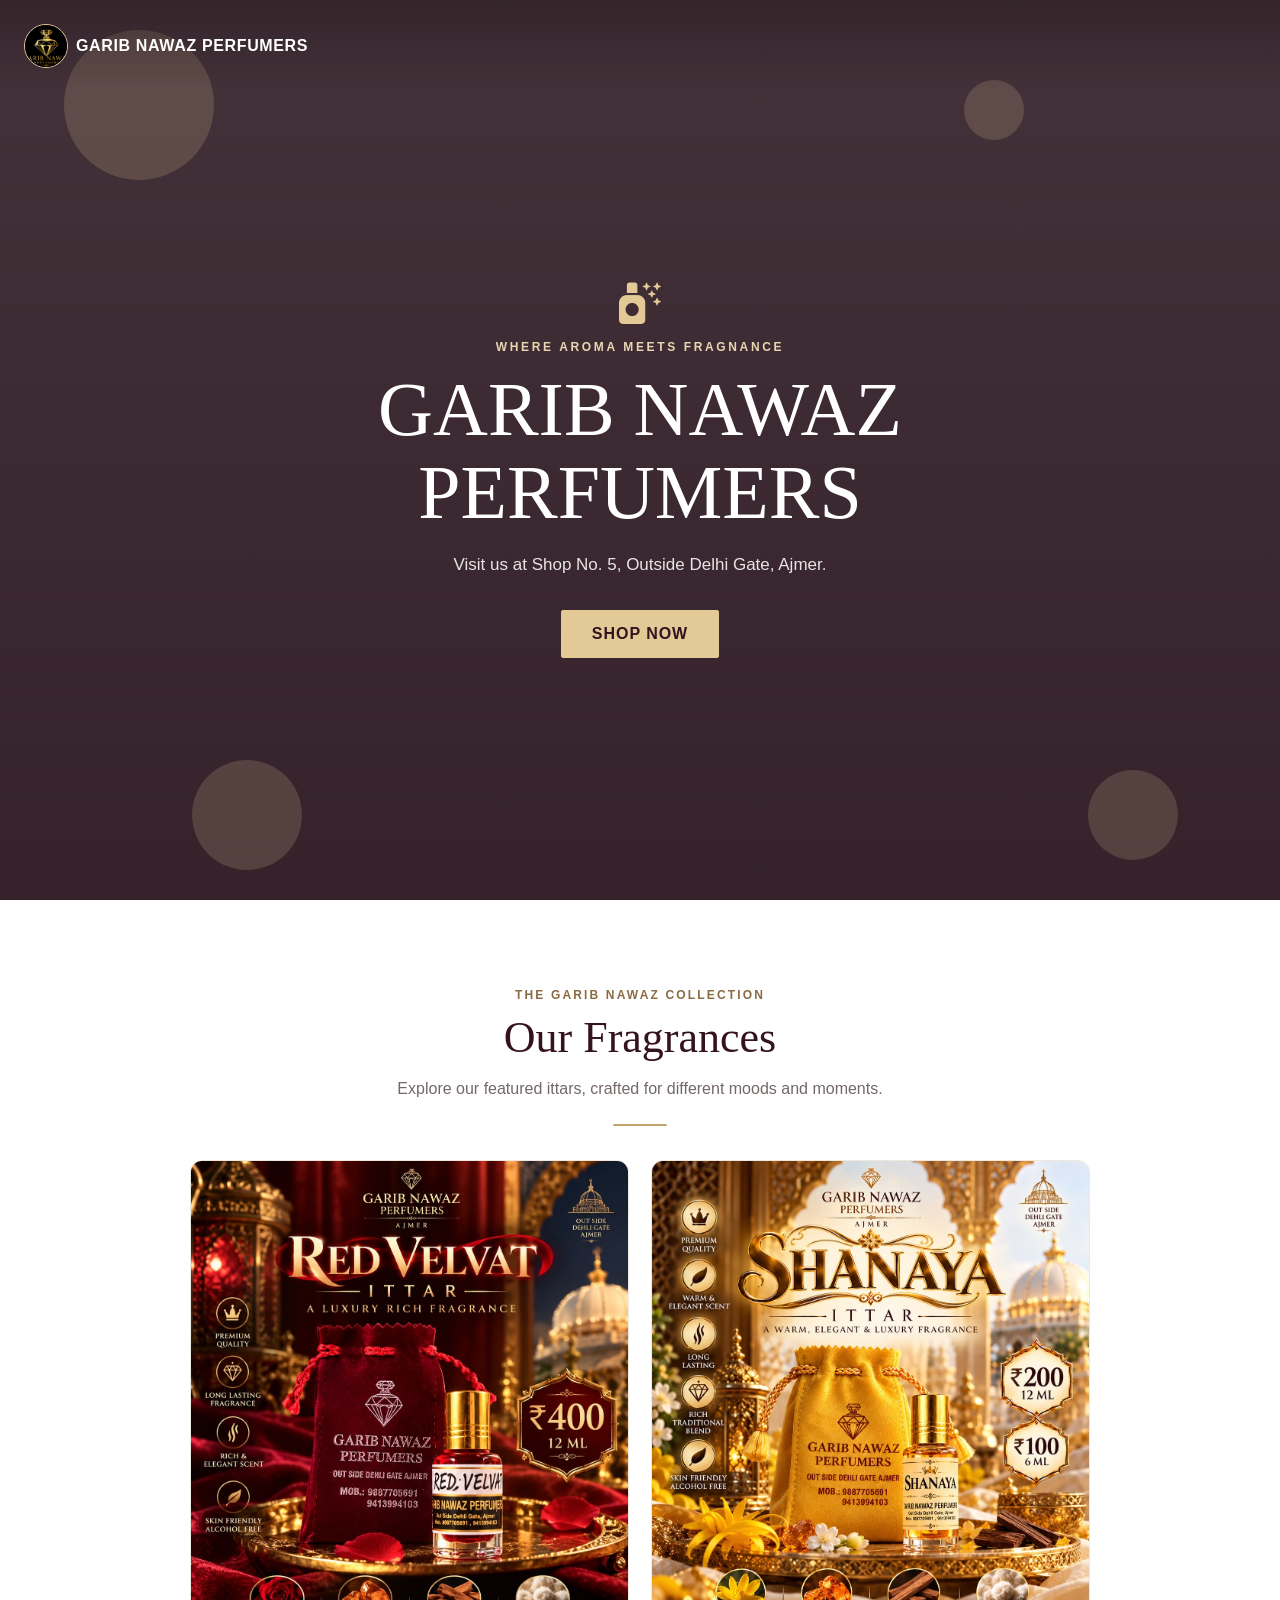
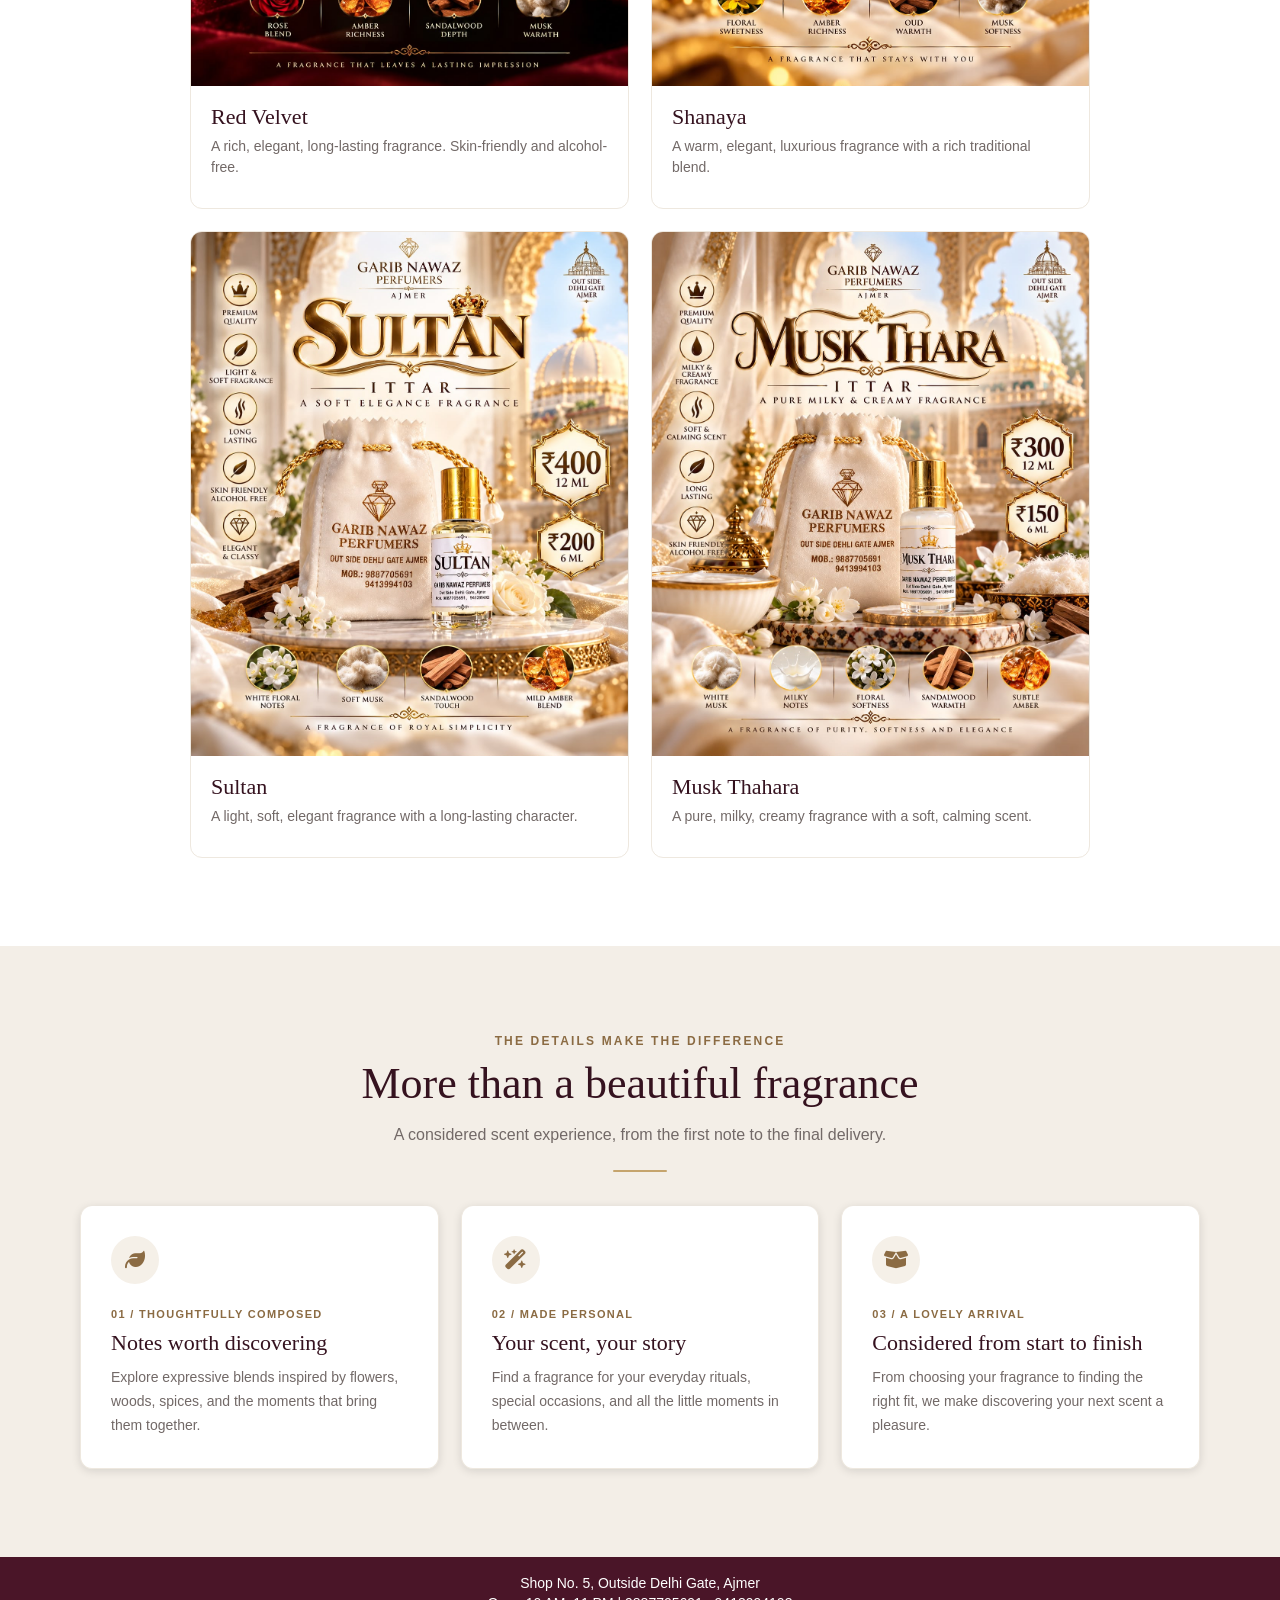
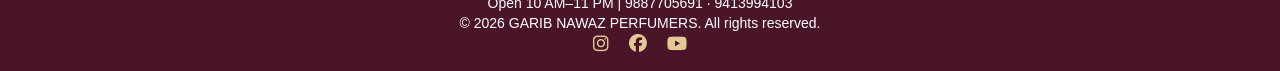
==== commit cdbcce6c: "ff" ====
--- a/index.html
+++ b/index.html
@@ -105,6 +105,8 @@
     <p>&copy; 2026 GARIB NAWAZ PERFUMERS. All rights reserved.</p>
     <p class="social-links">
       <a href="https://www.instagram.com/garib_nawaz_perfumers?utm_source=ig_web_button_share_sheet&amp;vrfl=ZDNlZDc0MzIxNw==" target="_blank" rel="noopener noreferrer" aria-label="Visit Garib Nawaz Perfumers on Instagram"><i class="fa-brands fa-instagram"></i></a>
+      <a href="https://www.facebook.com/profile.php?id=61590630572187" target="_blank" rel="noopener noreferrer" aria-label="Visit Garib Nawaz Perfumers on Facebook"><i class="fa-brands fa-facebook"></i></a>
+      <a href="https://youtube.com/@garibnawazperfumer?si=CvMgXTOw2Hox5zIE" target="_blank" rel="noopener noreferrer" aria-label="Visit Garib Nawaz Perfumers on YouTube"><i class="fa-brands fa-youtube"></i></a>
     </p>
   </footer>
 
--- a/style.css
+++ b/style.css
@@ -4,8 +4,7 @@
   padding: 0;
 }
 
-.card > a,
-.card button a {
+.card > a, .card button a {
   color: inherit;
   font: inherit;
   text-decoration: none;
@@ -402,6 +401,11 @@
   color: #4a1528;
 }
 
+footer a {
+  color: #ffffff;
+  text-decoration: none;
+}
+
 .owner-photo-placeholder[hidden] {
   display: none;
 }
@@ -712,14 +716,15 @@
 
 footer {
   margin-top: auto;
-  padding: 25px 20px;
+  padding: 14px 20px;
   background-color: #4a1528;
   color: #ffffff;
+  font-size: 14px;
   text-align: center;
 }
 
 footer p {
-  margin: 6px 0;
+  margin: 4px 0;
 }
 
 .social-links a {
@@ -730,7 +735,7 @@
 }
 
 .social-links a i {
-  font-size: 20px;
+  font-size: 18px;
 }
 
 .social-links a:hover {
@@ -1432,7 +1437,7 @@
   }
 
   footer {
-    padding: 22px 16px;
+    padding: 14px 16px;
   }
 }
 
